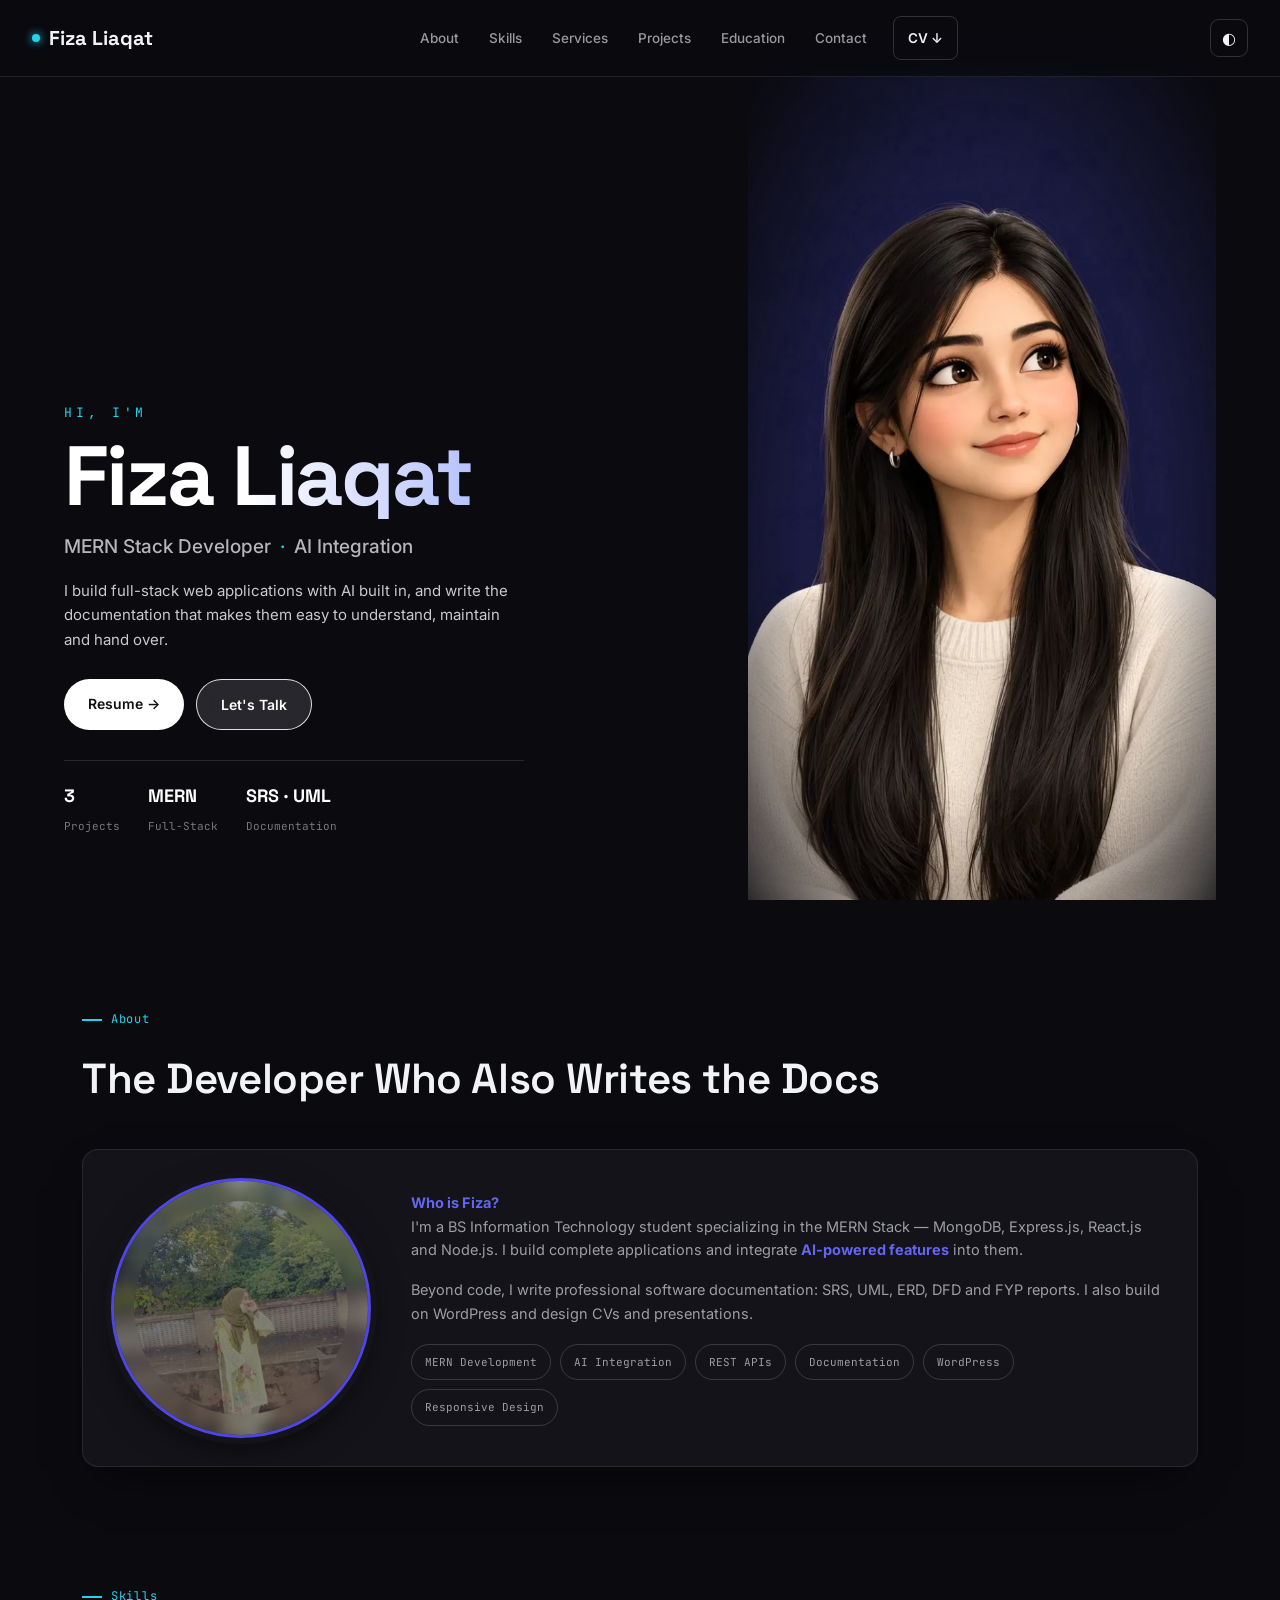
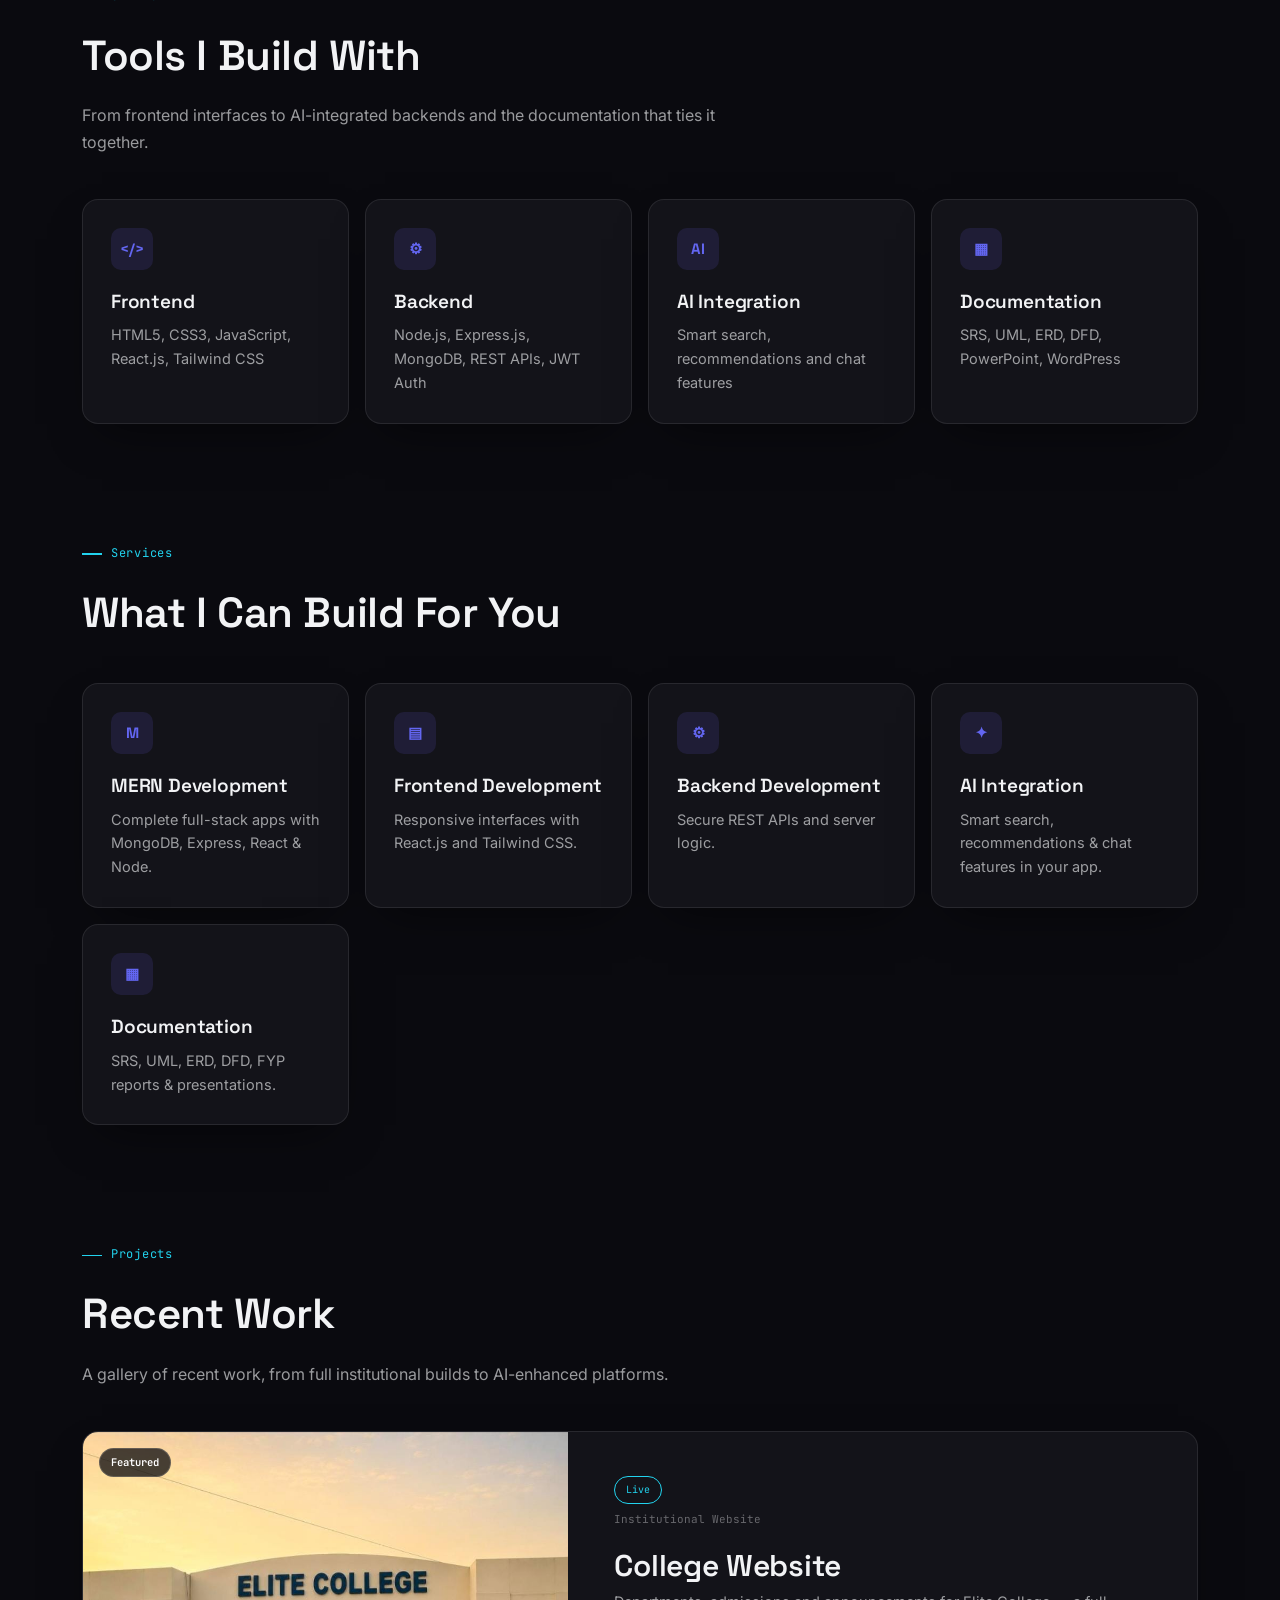
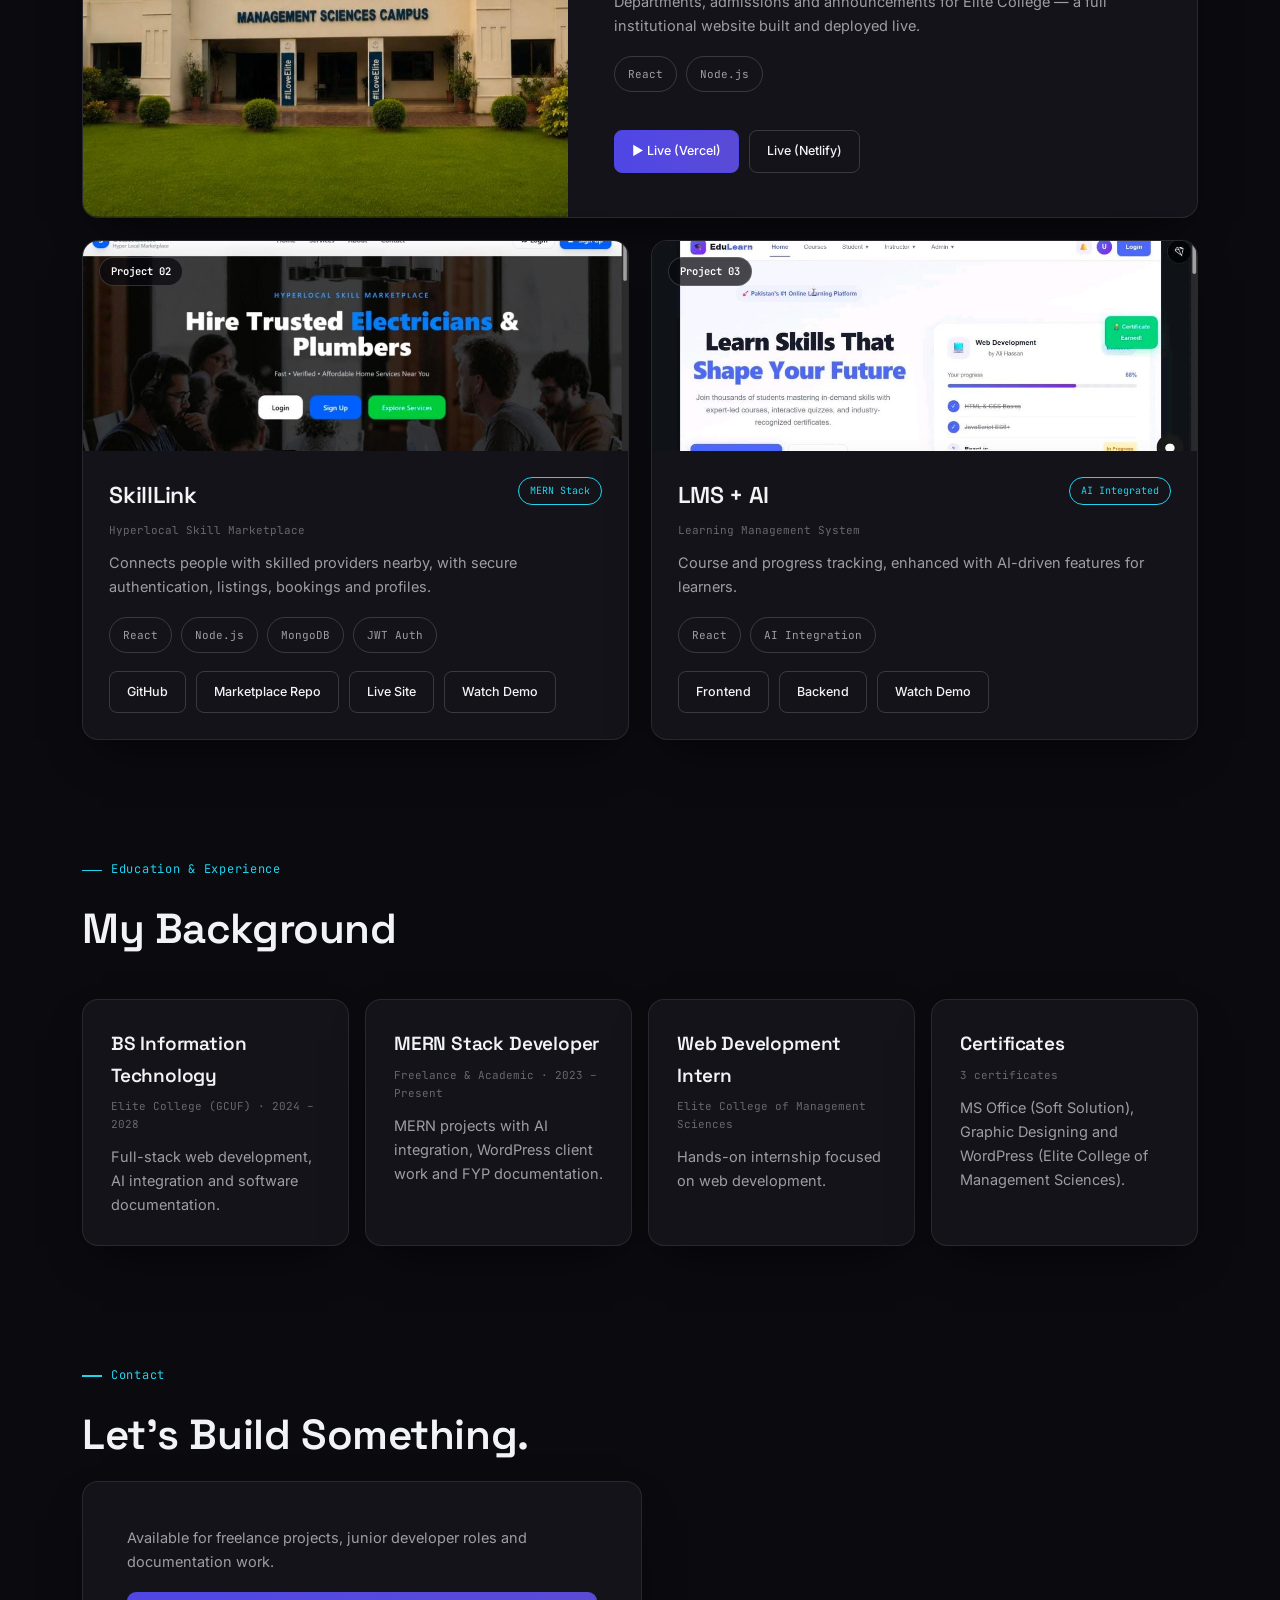
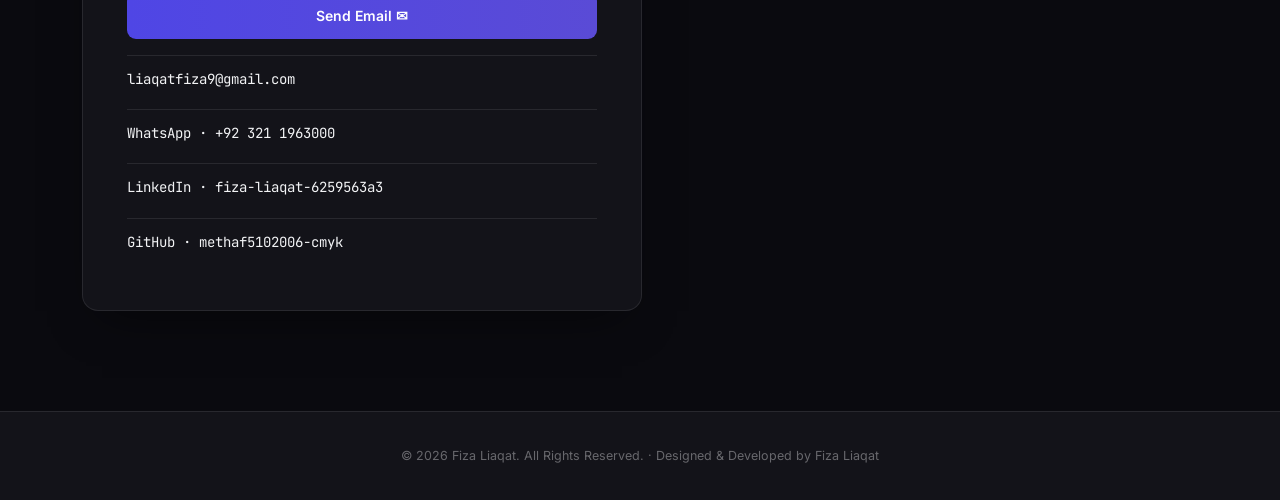
==== index.html @ 325c01d3 "Initial commit: portfolio website" ====
<!DOCTYPE html>
<html lang="en">
<head>
<meta charset="UTF-8">
<meta name="viewport" content="width=device-width, initial-scale=1.0, viewport-fit=cover">
<title>Fiza Liaqat — MERN Stack Developer & AI Integration</title>
<meta name="description" content="Fiza Liaqat — MERN Stack Developer building full-stack apps with AI integration, plus professional software documentation.">
<link rel="preconnect" href="https://fonts.googleapis.com">
<link href="https://fonts.googleapis.com/css2?family=Space+Grotesk:wght@400;500;600;700&family=Inter:wght@400;500;600&family=JetBrains+Mono:wght@400;500;600;700&display=swap" rel="stylesheet">
<link rel="stylesheet" href="style.css">
</head>
<body>
<canvas id="bgCanvas" aria-hidden="true"></canvas>
<div class="progress" id="progress"></div>

<header class="nav">
  <a href="#home" class="logo"><span class="dot"></span>Fiza Liaqat</a>
  <nav id="menu">
    <a href="#about">About</a><a href="#skills">Skills</a><a href="#services">Services</a><a href="#projects">Projects</a><a href="#education">Education</a><a href="#contact">Contact</a>
    <a href="resume/cv.pdf" class="nav-cta" download>CV ↓</a>
  </nav>
  <div class="nav-right">
    <button class="icon-btn" id="theme" aria-label="Toggle light/dark theme" title="Toggle theme">◐</button>
    <button class="icon-btn burger" id="burger" aria-label="Menu">☰</button>
  </div>
</header>

<!-- HERO: cursor tracking -->
<section class="hero" id="home">
  <canvas id="heroCanvas"></canvas>
  <div class="hero-text">
    <div class="hi">Hi, I'm</div>
    <h1 class="name">Fiza Liaqat</h1>
    <div class="role">MERN Stack Developer <span>·</span> AI Integration</div>
    <p>I build full-stack web applications with AI built in, and write the documentation that makes them easy to understand, maintain and hand over.</p>
    <div class="btns">
      <a href="resume/cv.pdf" class="pill solid" download>Resume →</a>
      <a href="#contact" class="pill glass">Let's Talk</a>
    </div>
    <div class="stats">
      <div><b>3</b><span>Projects</span></div>
      <div><b>MERN</b><span>Full-Stack</span></div>
      <div><b>SRS · UML</b><span>Documentation</span></div>
    </div>
  </div>
</section>
<div class="cdot" id="cdot"></div><div class="cring" id="cring"></div>

<section id="about" class="sec">
  <div class="scene-num">About</div>
  <h2>The Developer Who Also Writes the Docs</h2>
  <div class="card about" style="margin-top:36px">
    <div class="aimg"><span>FL</span><img src="images/fiza.jpg" alt="Fiza Liaqat" onerror="this.style.display='none'"></div>
    <div>
      <p><strong>Who is Fiza?</strong><br>I'm a BS Information Technology student specializing in the MERN Stack — MongoDB, Express.js, React.js and Node.js. I build complete applications and integrate <strong>AI-powered features</strong> into them.</p>
      <p>Beyond code, I write professional software documentation: SRS, UML, ERD, DFD and FYP reports. I also build on WordPress and design CVs and presentations.</p>
      <div class="chips"><span>MERN Development</span><span>AI Integration</span><span>REST APIs</span><span>Documentation</span><span>WordPress</span><span>Responsive Design</span></div>
    </div>
  </div>
</section>

<section id="skills" class="sec">
  <div class="scene-num">Skills</div>
  <h2>Tools I Build With</h2>
  <p class="sub">From frontend interfaces to AI-integrated backends and the documentation that ties it together.</p>
  <div class="grid cols">
    <div class="card"><div class="icon">&lt;/&gt;</div><h3>Frontend</h3><p>HTML5, CSS3, JavaScript, React.js, Tailwind CSS</p></div>
    <div class="card"><div class="icon">⚙</div><h3>Backend</h3><p>Node.js, Express.js, MongoDB, REST APIs, JWT Auth</p></div>
    <div class="card"><div class="icon">AI</div><h3>AI Integration</h3><p>Smart search, recommendations and chat features</p></div>
    <div class="card"><div class="icon">▦</div><h3>Documentation</h3><p>SRS, UML, ERD, DFD, PowerPoint, WordPress</p></div>
  </div>
</section>

<section id="services" class="sec">
  <div class="scene-num">Services</div>
  <h2>What I Can Build For You</h2>
  <div class="grid cols" style="margin-top:36px">
    <div class="card"><div class="icon">M</div><h3>MERN Development</h3><p>Complete full-stack apps with MongoDB, Express, React & Node.</p></div>
    <div class="card"><div class="icon">▤</div><h3>Frontend Development</h3><p>Responsive interfaces with React.js and Tailwind CSS.</p></div>
    <div class="card"><div class="icon">⚙</div><h3>Backend Development</h3><p>Secure REST APIs and server logic.</p></div>
    <div class="card"><div class="icon">✦</div><h3>AI Integration</h3><p>Smart search, recommendations & chat features in your app.</p></div>
    <div class="card"><div class="icon">▦</div><h3>Documentation</h3><p>SRS, UML, ERD, DFD, FYP reports & presentations.</p></div>
  </div>
</section>

<section id="projects" class="sec">
  <div class="scene-num">Projects</div>
  <h2>Recent Work</h2>
  <p class="sub">A gallery of recent work, from full institutional builds to AI-enhanced platforms.</p>
  <div class="grid projects">
    <article class="card proj featured">
      <div class="pimg"><span class="pnum">Featured</span><img src="images/screenshot-3.png" alt="College Website" onerror="this.style.display='none'"></div>
      <div class="pbody">
        <div class="ptop"><span class="badge">Live</span></div>
        <small>Institutional Website</small>
        <h3>College Website</h3>
        <p>Departments, admissions and announcements for Elite College — a full institutional website built and deployed live.</p>
        <div class="chips"><span>React</span><span>Node.js</span></div>
        <div class="links"><a class="demo" href="https://college-website-five-gilt.vercel.app" target="_blank" rel="noopener">▶ Live (Vercel)</a><a href="https://elit-college.netlify.app" target="_blank" rel="noopener">Live (Netlify)</a></div>
      </div>
    </article>
    <article class="card proj">
      <div class="pimg"><span class="pnum">Project 02</span><img src="images/screenshot-1.png" alt="SkillLink" onerror="this.style.display='none'"></div>
      <div class="pbody">
        <div class="ptop"><h3>SkillLink</h3><span class="badge">MERN Stack</span></div>
        <small>Hyperlocal Skill Marketplace</small>
        <p>Connects people with skilled providers nearby, with secure authentication, listings, bookings and profiles.</p>
        <div class="chips"><span>React</span><span>Node.js</span><span>MongoDB</span><span>JWT Auth</span></div>
        <div class="links"><a href="https://github.com/methaf5102006-cmyk/Skill-link" target="_blank" rel="noopener">GitHub</a><a href="https://github.com/methaf5102006-cmyk/Hyperlocalmarketplace" target="_blank" rel="noopener">Marketplace Repo</a><a href="https://hyperlocalmarketplace.vercel.app/" target="_blank" rel="noopener">Live Site</a><a href="https://lnkd.in/p/g5Na35Vm" target="_blank" rel="noopener">Watch Demo</a></div>
      </div>
    </article>
    <article class="card proj">
      <div class="pimg"><span class="pnum">Project 03</span><img src="images/screenshot-2.png" alt="LMS + AI" onerror="this.style.display='none'"></div>
      <div class="pbody">
        <div class="ptop"><h3>LMS + AI</h3><span class="badge">AI Integrated</span></div>
        <small>Learning Management System</small>
        <p>Course and progress tracking, enhanced with AI-driven features for learners.</p>
        <div class="chips"><span>React</span><span>AI Integration</span></div>
        <div class="links"><a href="https://github.com/methaf5102006-cmyk/LMS_Frontend" target="_blank" rel="noopener">Frontend</a><a href="https://github.com/methaf5102006-cmyk/LMS-Backend" target="_blank" rel="noopener">Backend</a><a href="https://lnkd.in/p/g6g4ewK6" target="_blank" rel="noopener">Watch Demo</a></div>
      </div>
    </article>
  </div>
</section>

<section id="education" class="sec">
  <div class="scene-num">Education & Experience</div>
  <h2>My Background</h2>
  <div class="grid cols" style="margin-top:36px">
    <div class="card"><h3>BS Information Technology</h3><small>Elite College (GCUF) · 2024 – 2028</small><p>Full-stack web development, AI integration and software documentation.</p></div>
    <div class="card"><h3>MERN Stack Developer</h3><small>Freelance & Academic · 2023 – Present</small><p>MERN projects with AI integration, WordPress client work and FYP documentation.</p></div>
    <div class="card"><h3>Web Development Intern</h3><small>Elite College of Management Sciences</small><p>Hands-on internship focused on web development.</p></div>
    <div class="card"><h3>Certificates</h3><small>3 certificates</small><p>MS Office (Soft Solution), Graphic Designing and WordPress (Elite College of Management Sciences).</p></div>
  </div>
</section>

<section id="contact" class="sec">
  <div class="scene-num">Contact</div>
  <h2>Let's Build Something.</h2>
  <div class="card contact">
    <p>Available for freelance projects, junior developer roles and documentation work.</p>
    <a href="mailto:liaqatfiza9@gmail.com" class="mail-btn">Send Email ✉</a>
    <a href="mailto:liaqatfiza9@gmail.com">liaqatfiza9@gmail.com</a>
    <a href="https://wa.me/923211963000" target="_blank" rel="noopener">WhatsApp · +92 321 1963000</a>
    <a href="https://www.linkedin.com/in/fiza-liaqat-6259563a3/" target="_blank" rel="noopener">LinkedIn · fiza-liaqat-6259563a3</a>
    <a href="https://github.com/methaf5102006-cmyk" target="_blank" rel="noopener">GitHub · methaf5102006-cmyk</a>
  </div>
</section>

<footer>© 2026 Fiza Liaqat. All Rights Reserved. · Designed & Developed by Fiza Liaqat</footer>

<script src="script.js"></script>
</body>
</html>
---- style.css ----
:root{
  --hero-bg:#0A0A0F; /* baqi theme jaisa dark */
  --char-ratio:.5625; /* script.js frame se khud sahi ratio laga deti hai */
  --nav-h:68px;
  --bg:#0A0A0F;--surface:#131319;--surface-2:#191A22;
  --accent:#4F46E5;--accent-bright:#6366F1;--accent-2:#22D3EE;
  --text:#F2F3F5;--dim:rgba(242,243,245,.62);--dimmer:rgba(242,243,245,.38);
  --border:rgba(255,255,255,.09);--border-strong:rgba(255,255,255,.16);
}
body.light-mode{
  --bg:#F5F5F7;--surface:#FFFFFF;--surface-2:#EFEFF2;--accent-bright:#4338CA;--accent-2:#0891B2;
  --text:#0A0A0A;--dim:rgba(10,10,10,.62);--dimmer:rgba(10,10,10,.4);--border:rgba(10,10,10,.1);--border-strong:rgba(10,10,10,.2);
}
*{margin:0;padding:0;box-sizing:border-box}
html{scroll-behavior:smooth}
body{background:var(--bg);color:var(--text);font-family:'Inter',sans-serif;line-height:1.65;overflow-x:hidden;transition:background-color .35s,color .35s}
a{color:inherit;text-decoration:none}
h1,h2,h3,h4{font-family:'Space Grotesk',sans-serif;letter-spacing:-.01em;font-weight:600}
::selection{background:var(--accent);color:#fff}
:focus-visible{outline:2px solid var(--accent-bright);outline-offset:3px}
#bgCanvas{position:fixed;inset:0;z-index:1;pointer-events:none;opacity:.5}
body.light-mode #bgCanvas{opacity:.35}
.progress{position:fixed;top:0;left:0;height:3px;width:0;background:linear-gradient(90deg,var(--accent),var(--accent-2));z-index:400}

/* navbar */
.nav{position:fixed;top:0;left:0;right:0;z-index:100;display:flex;align-items:center;justify-content:space-between;gap:12px;
  padding:16px 32px;padding-top:max(16px,env(safe-area-inset-top));background:rgba(10,10,15,.75);
  border-bottom:1px solid var(--border);backdrop-filter:blur(12px);-webkit-backdrop-filter:blur(12px)}
body.light-mode .nav{background:rgba(245,245,247,.8)}
.logo{font-family:'Space Grotesk',sans-serif;font-size:20px;font-weight:700;display:flex;align-items:center;gap:9px}
.logo .dot{width:8px;height:8px;border-radius:50%;background:var(--accent-2);box-shadow:0 0 10px var(--accent-2)}
.nav nav{display:flex;align-items:center;gap:2px}
.nav nav a{font-size:13.5px;font-weight:500;color:var(--dim);padding:10px 14px;position:relative;transition:color .25s}
.nav nav a:not(.nav-cta):hover{color:var(--text)}
.nav nav a:not(.nav-cta)::after{content:"";position:absolute;left:14px;right:14px;bottom:5px;height:1.5px;background:var(--accent-2);transform:scaleX(0);transform-origin:left;transition:transform .25s}
.nav nav a:not(.nav-cta):hover::after{transform:scaleX(1)}
.nav nav a.nav-cta{margin-left:10px;font-weight:600;color:var(--text);border:1px solid var(--border-strong);border-radius:8px;transition:all .25s}
.nav nav a.nav-cta:hover{background:var(--accent);border-color:var(--accent);color:#fff}
.nav-right{display:flex;align-items:center;gap:8px}
.icon-btn{background:none;border:1px solid var(--border-strong);color:var(--text);width:38px;height:38px;border-radius:9px;cursor:pointer;font-size:16px;transition:all .25s}
.icon-btn:hover{border-color:var(--accent-2);color:var(--accent-2)}
.burger{display:none}

/* hero */
.hero{position:relative;z-index:5;width:100%;height:100vh;height:100svh;min-height:520px;overflow:hidden;background:var(--hero-bg)}
/* character: poori frame dikhe (zoom nahi), right side par, nav ke neeche se shuru */
#heroCanvas{
  position:absolute;
  top:var(--nav-h);
  right:clamp(0px,5vw,80px);
  height:calc(100% - var(--nav-h));
  width:auto;
  aspect-ratio:var(--char-ratio);
  display:block;
  touch-action:pan-y;
  -webkit-mask-image:radial-gradient(ellipse 70% 75% at 50% 55%,#000 55%,transparent 100%);
  mask-image:radial-gradient(ellipse 70% 75% at 50% 55%,#000 55%,transparent 100%);
}
.hero-text{position:absolute;left:clamp(20px,5vw,64px);bottom:clamp(28px,7vh,72px);z-index:3;max-width:520px;color:#fff}
.hi{font-family:'JetBrains Mono',monospace;font-size:13px;letter-spacing:.3em;text-transform:uppercase;color:var(--accent-2)}
.name{font-family:'Space Grotesk',sans-serif;font-weight:700;font-size:clamp(44px,7vw,84px);line-height:1.02;letter-spacing:-.03em;margin:10px 0 12px;background:linear-gradient(90deg,#fff 40%,#A5B4FC);-webkit-background-clip:text;background-clip:text;color:transparent}
.role{font-size:clamp(15px,1.6vw,19px);font-weight:500;color:rgba(255,255,255,.7);margin-bottom:16px}
.role span{color:var(--accent-2);margin:0 4px}
.hero-text p{font-size:15px;color:rgba(255,255,255,.78);max-width:460px;margin-bottom:26px}
.btns{display:flex;gap:12px;flex-wrap:wrap}
.pill{padding:13px 24px;border-radius:99px;font-weight:600;font-size:14px;transition:transform .25s}
.pill:hover{transform:translateY(-2px)}
.solid{background:#fff;color:#111}
.glass{border:1px solid rgba(255,255,255,.85);background:rgba(255,255,255,.12);backdrop-filter:blur(10px);-webkit-backdrop-filter:blur(10px)}
.stats{display:flex;gap:28px;flex-wrap:wrap;margin-top:30px;padding-top:20px;border-top:1px solid rgba(255,255,255,.12)}
.stats b{display:block;font-family:'Space Grotesk',sans-serif;font-size:18px;font-weight:700}
.stats span{font-family:'JetBrains Mono',monospace;font-size:11px;color:rgba(255,255,255,.45)}
.cdot,.cring{position:fixed;top:0;left:0;pointer-events:none;z-index:500;border-radius:50%;opacity:0}
.cdot{width:10px;height:10px;margin:-5px 0 0 -5px;background:#fff;box-shadow:0 0 14px 3px rgba(255,255,255,.8);transition:opacity .25s}
.cring{width:38px;height:38px;margin:-19px 0 0 -19px;border:1.5px solid rgba(255,255,255,.7);transition:opacity .25s,width .25s,height .25s,margin .25s}
.cring.big{width:64px;height:64px;margin:-32px 0 0 -32px;background:rgba(255,255,255,.12)}
.cdot.on,.cring.on{opacity:1}
.hero.live,.hero.live a{cursor:none}

/* sections */
.sec{position:relative;z-index:5;max-width:1180px;margin:0 auto;padding:110px 32px 10px}
.scene-num{font-family:'JetBrains Mono',monospace;font-size:12px;letter-spacing:.06em;color:var(--accent-2);display:flex;align-items:center;gap:9px;margin-bottom:14px}
.scene-num::before{content:"";width:20px;height:1.5px;background:var(--accent-2)}
.sec h2{font-size:clamp(30px,3.6vw,42px);margin-bottom:12px}
.sec .sub{color:var(--dim);margin-bottom:44px;max-width:640px}
.sec h2:last-child{margin-bottom:40px}
.card{background:var(--surface);border:1px solid var(--border);border-radius:16px;padding:28px;box-shadow:0 20px 45px -20px rgba(0,0,0,.6);transition:transform .35s,border-color .35s,box-shadow .35s}
.card:hover{transform:translateY(-6px);border-color:var(--border-strong);box-shadow:0 30px 60px -18px rgba(108,92,231,.18)}
.card h3{font-size:19px;margin-bottom:6px}
.card small{display:block;font-family:'JetBrains Mono',monospace;font-size:11px;color:var(--dimmer);margin-bottom:12px}
.card p{color:var(--dim);font-size:14.5px}
.grid{display:grid;gap:16px}
.cols{grid-template-columns:repeat(auto-fit,minmax(240px,1fr))}
.icon{width:42px;height:42px;display:flex;align-items:center;justify-content:center;font-family:'Space Grotesk',sans-serif;font-weight:700;font-size:15px;margin-bottom:16px;border-radius:10px;background:rgba(108,92,231,.14);color:var(--accent-bright)}
.about{display:grid;grid-template-columns:260px 1fr;gap:40px;align-items:center}
.aimg{position:relative;width:260px;height:260px;border-radius:50%;overflow:hidden;border:3px solid var(--accent);box-shadow:0 0 0 6px var(--surface),0 10px 30px rgba(0,0,0,.5);background:linear-gradient(135deg,rgba(108,92,231,.25),rgba(34,211,238,.12)),var(--surface-2)}
.aimg span{position:absolute;inset:0;display:flex;align-items:center;justify-content:center;font-family:'Space Grotesk',sans-serif;font-weight:700;font-size:64px;color:var(--dimmer)}
.aimg img{position:absolute;inset:0;width:100%;height:100%;object-fit:cover;display:block}
.about p{color:var(--dim);margin-bottom:16px}
.about strong{color:var(--accent-bright)}
.chips{display:flex;flex-wrap:wrap;gap:9px;margin-top:18px}
.chips span{font-family:'JetBrains Mono',monospace;font-size:11px;padding:8px 13px;border:1px solid var(--border-strong);border-radius:99px;color:var(--dim);transition:all .2s}
.chips span:hover{border-color:var(--accent-2);color:var(--accent-2)}

/* projects */
.projects{grid-template-columns:repeat(2,1fr);gap:22px}
.proj{padding:0;overflow:hidden;display:flex;flex-direction:column}
.proj .pimg{position:relative;height:210px;overflow:hidden;background:var(--surface-2)}
.proj .pimg img{width:100%;height:100%;object-fit:cover;display:block;transition:transform .5s}
.proj:hover .pimg img{transform:scale(1.05)}
.pnum{position:absolute;top:16px;left:16px;z-index:2;font-family:'JetBrains Mono',monospace;font-size:10.5px;font-weight:600;color:#fff;background:rgba(10,10,15,.75);border:1px solid var(--border-strong);padding:5px 11px;border-radius:99px}
.pbody{padding:26px;display:flex;flex-direction:column;flex:1}
.ptop{display:flex;justify-content:space-between;align-items:flex-start;gap:12px;flex-wrap:wrap;margin-bottom:6px}
.proj h3{font-size:23px;margin:0}
.badge{font-family:'JetBrains Mono',monospace;font-size:10px;padding:5px 11px;border-radius:99px;border:1px solid var(--accent-2);color:var(--accent-2)}
.links{display:flex;flex-wrap:wrap;gap:10px;margin-top:auto;padding-top:18px}
.links a{font-size:12.5px;font-weight:500;padding:10px 17px;border:1px solid var(--border-strong);border-radius:8px;transition:all .2s}
.links a:hover{border-color:var(--accent-2);color:var(--accent-2)}
.links a.demo{background:linear-gradient(90deg,var(--accent),#5A4BD6);border-color:var(--accent);color:#fff}
.proj.featured{grid-column:span 2;flex-direction:row}
.proj.featured .pimg{height:auto;min-height:340px;flex:.95}
.proj.featured .pbody{flex:1.05;padding:44px 46px;justify-content:center}
.proj.featured h3{font-size:30px}
.proj.featured .links{margin-top:20px}

/* contact + footer */
.contact{display:flex;flex-direction:column;gap:6px;max-width:560px;padding:44px}
.contact p{margin-bottom:12px}
.contact a{font-family:'JetBrains Mono',monospace;font-size:14px;padding:12px 0;border-top:1px solid var(--border);transition:color .2s}
.contact a:hover{color:var(--accent-2)}
.mail-btn{display:inline-block;background:linear-gradient(90deg,var(--accent),#5A4BD6);color:#fff!important;text-align:center;border:0!important;border-radius:9px;margin-bottom:10px;font-family:'Inter',sans-serif!important;font-weight:600}
footer{position:relative;z-index:5;margin-top:90px;background:var(--surface);border-top:1px solid var(--border);padding:34px 20px;text-align:center;color:var(--dimmer);font-size:12.5px}

.rv{opacity:0;transform:translateY(28px);transition:opacity .8s cubic-bezier(.2,.7,.2,1),transform .8s cubic-bezier(.2,.7,.2,1)}
.rv.in{opacity:1;transform:none}

/* mobile */
@media (max-width:960px){
  .projects{grid-template-columns:1fr}
  .proj.featured{grid-column:span 1;flex-direction:column}
  .proj.featured .pimg{min-height:220px;flex:none}
  .proj.featured .pbody{padding:26px}
  .about{grid-template-columns:1fr;text-align:center}
  .aimg{margin:0 auto;width:190px;height:190px}
  .chips{justify-content:center}
}
@media (max-width:760px){
  .nav{padding-left:18px;padding-right:18px}
  .burger{display:block}
  .nav nav{display:none;position:absolute;top:100%;left:0;right:0;flex-direction:column;align-items:stretch;background:var(--surface);padding:10px 18px 16px;border-bottom:1px solid var(--border)}
  .nav nav.open{display:flex}
  .nav nav a{padding:13px 6px}
  .nav nav a.nav-cta{margin:8px 0 0;text-align:center}
  /* mobile par character upar beech mein, text neeche */
  #heroCanvas{right:auto;left:50%;transform:translateX(-50%);height:62%}
  .hero-text{right:20px;max-width:none}
  .hero-text p{max-width:300px;font-size:13.5px}
  .stats{display:none}
  .sec{padding:80px 18px 10px}
  .contact{padding:28px}
}
@media (prefers-reduced-motion:reduce){*{animation:none!important;transition-duration:.01ms!important}}

/* hero light mode */
.hero{transition:background-color .35s}
body.light-mode{--hero-bg:#F5F5F7}
body.light-mode .hero-text{color:var(--text)}
body.light-mode .name{background:linear-gradient(90deg,#0A0A0A 40%,#4338CA);-webkit-background-clip:text;background-clip:text;color:transparent}
body.light-mode .role,
body.light-mode .hero-text p{color:var(--dim)}
body.light-mode .solid{background:#0A0A0A;color:#fff}
body.light-mode .glass{border-color:var(--border-strong);background:rgba(10,10,10,.05);color:var(--text)}
body.light-mode .stats{border-top-color:var(--border)}
body.light-mode .stats span{color:var(--dimmer)}
body.light-mode .cdot{background:#0A0A0A;box-shadow:0 0 14px 3px rgba(10,10,10,.35)}
body.light-mode .cring{border-color:rgba(10,10,10,.6)}
body.light-mode .cring.big{background:rgba(10,10,10,.08)}
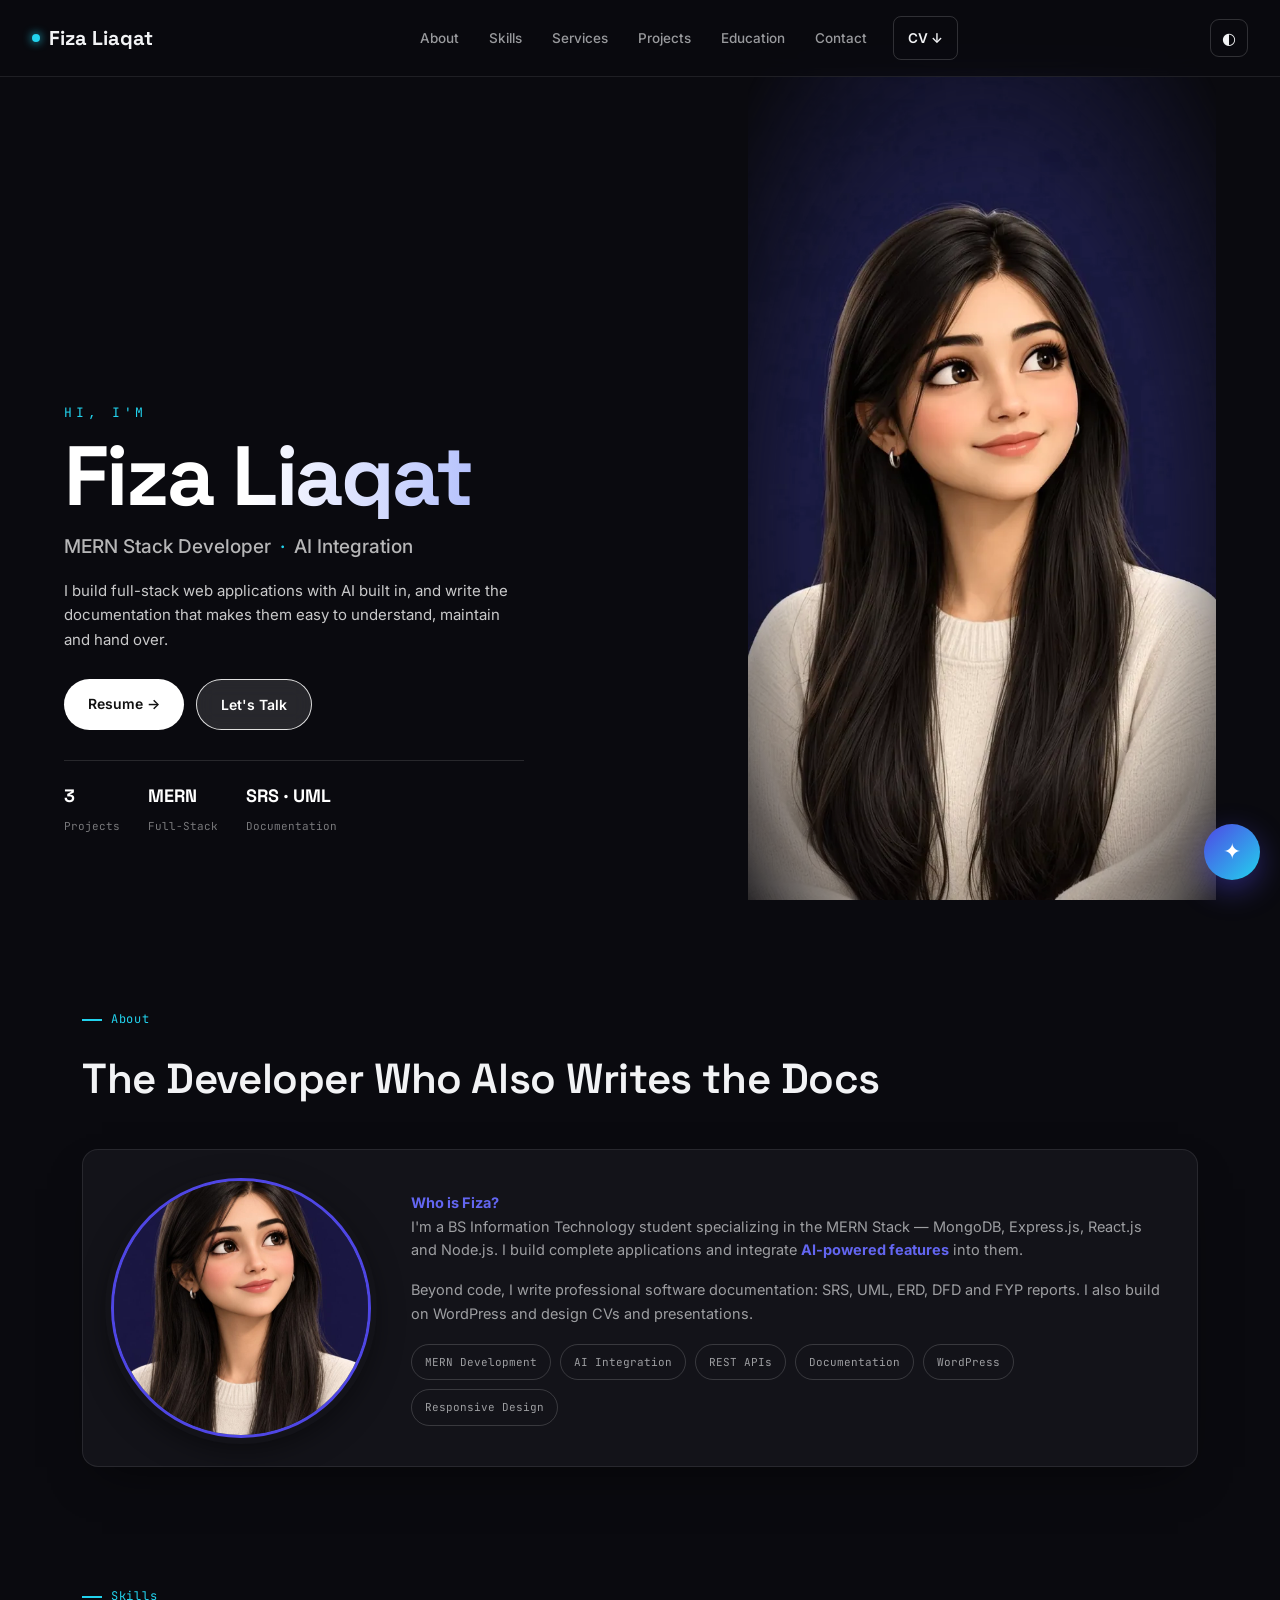
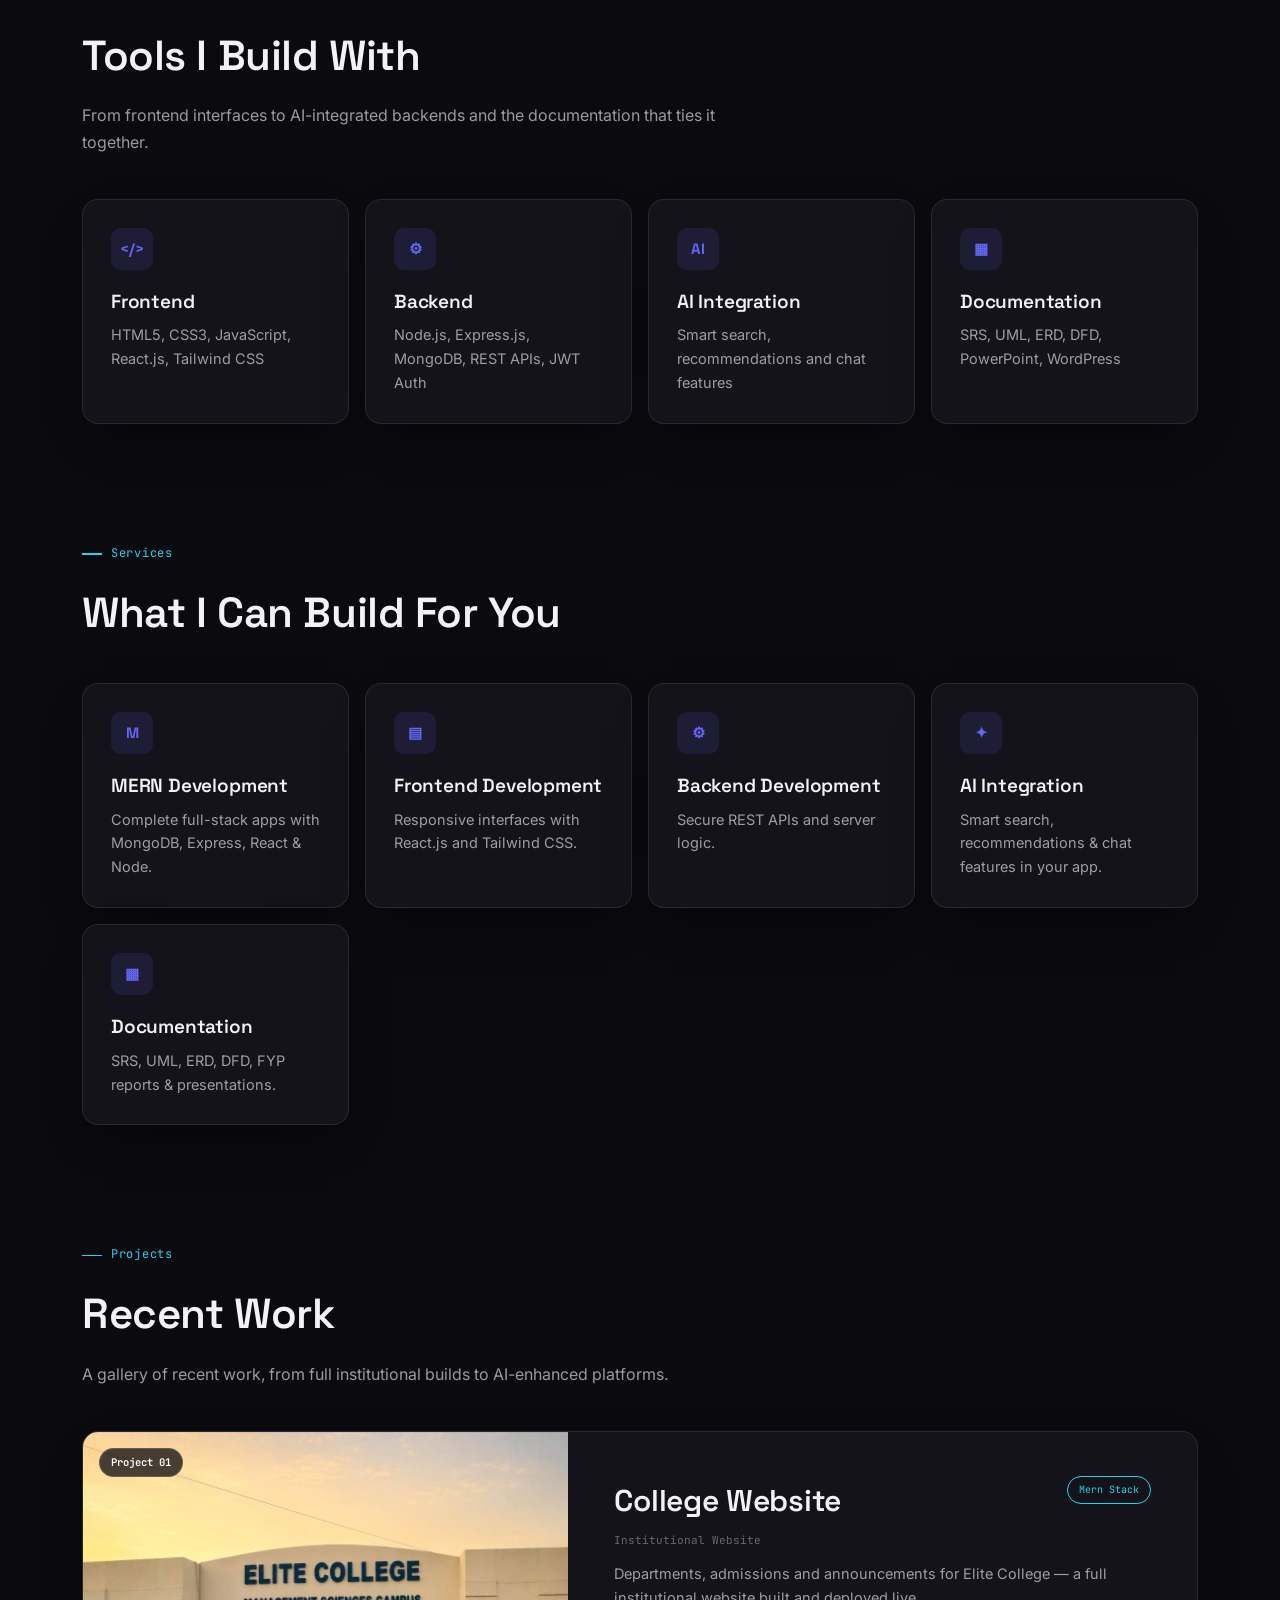
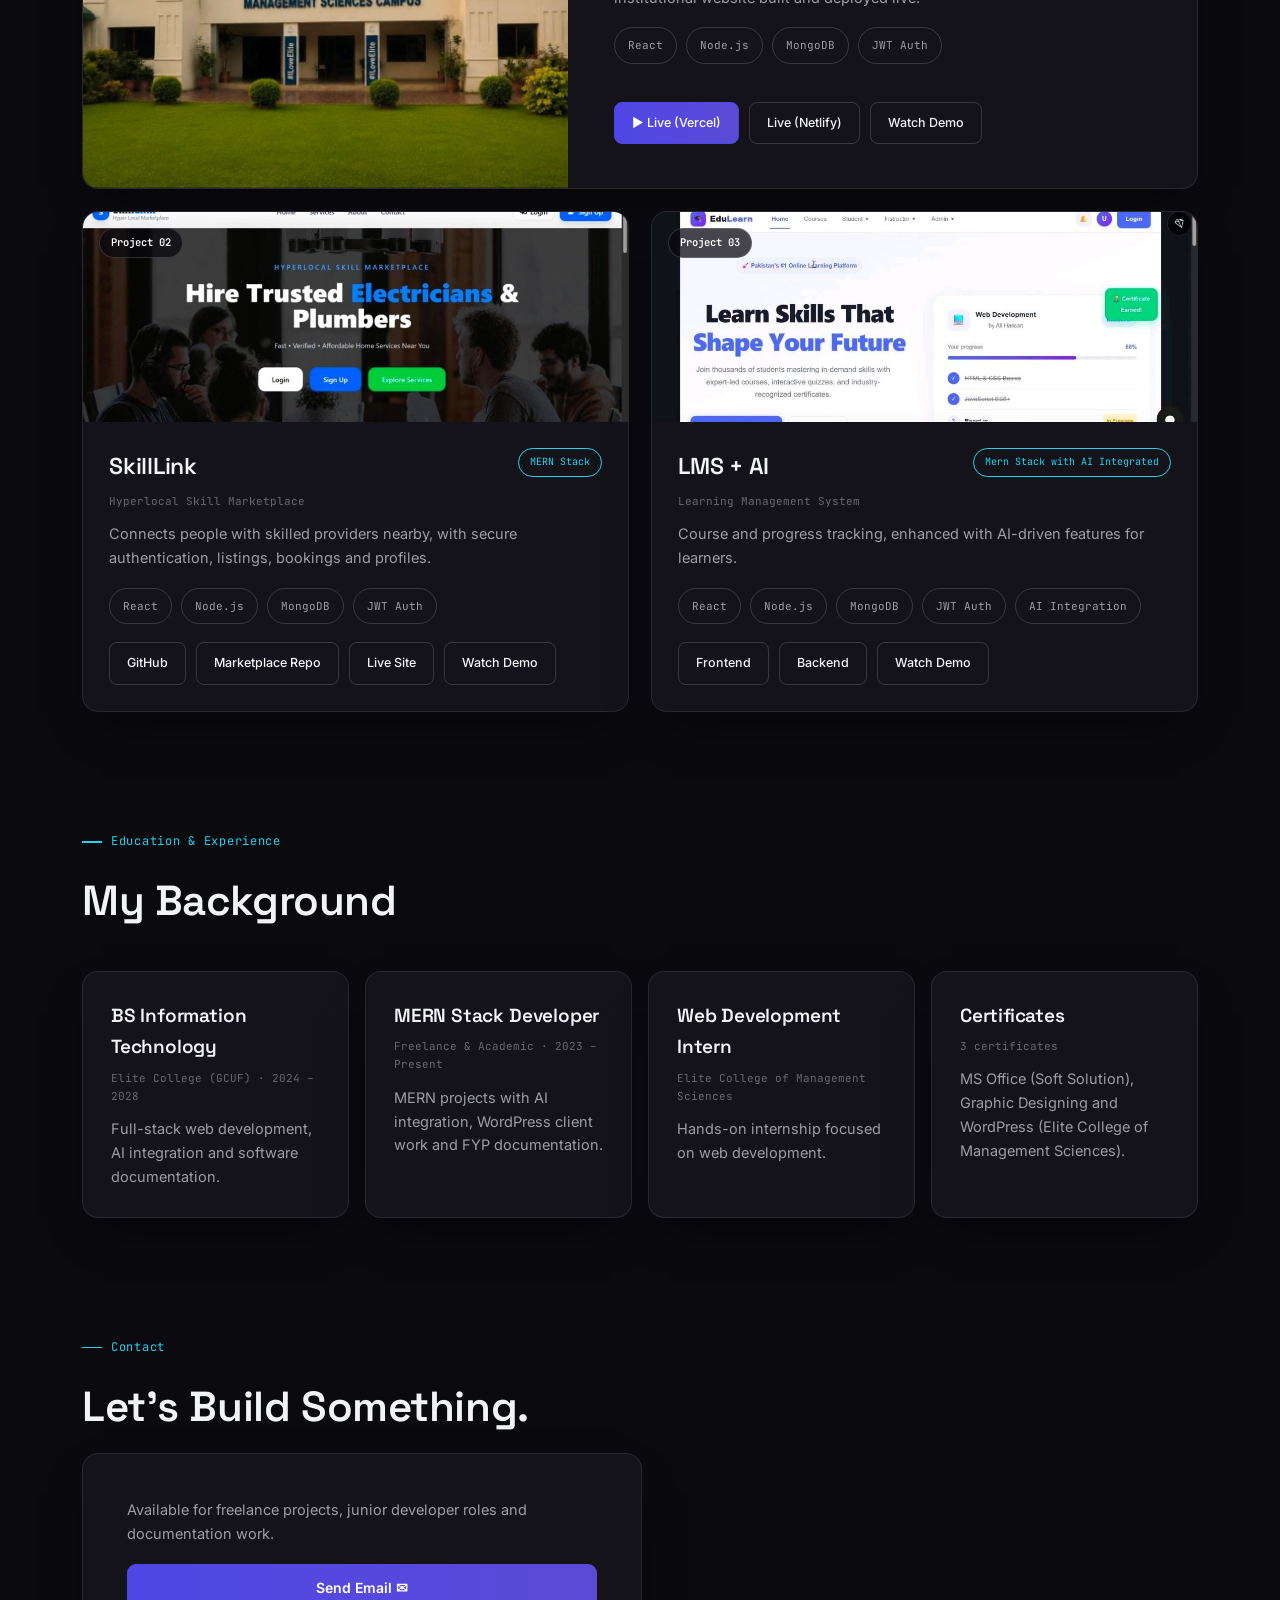
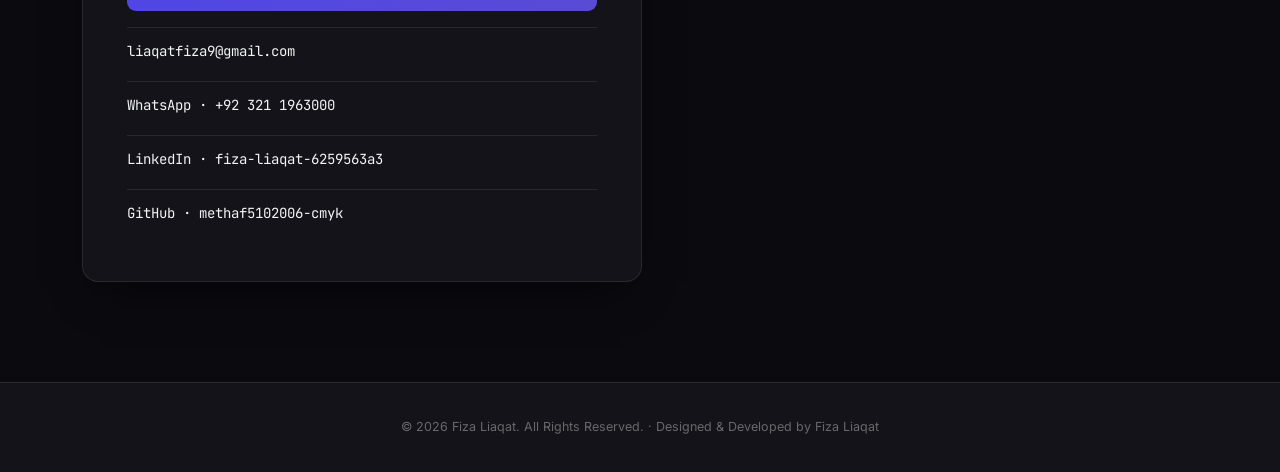
==== commit 3529a51f: "Add AI assistant, update project cards and Elite College demo link" ====
--- a/index.html
+++ b/index.html
@@ -89,14 +89,13 @@
   <p class="sub">A gallery of recent work, from full institutional builds to AI-enhanced platforms.</p>
   <div class="grid projects">
     <article class="card proj featured">
-      <div class="pimg"><span class="pnum">Featured</span><img src="images/screenshot-3.png" alt="College Website" onerror="this.style.display='none'"></div>
+      <div class="pimg"><span class="pnum">Project 01</span><img src="images/screenshot-3.png" alt="College Website" onerror="this.style.display='none'"></div>
       <div class="pbody">
-        <div class="ptop"><span class="badge">Live</span></div>
+        <div class="ptop"><h3>College Website</h3><span class="badge">Mern Stack</span></div>
         <small>Institutional Website</small>
-        <h3>College Website</h3>
         <p>Departments, admissions and announcements for Elite College — a full institutional website built and deployed live.</p>
-        <div class="chips"><span>React</span><span>Node.js</span></div>
-        <div class="links"><a class="demo" href="https://college-website-five-gilt.vercel.app" target="_blank" rel="noopener">▶ Live (Vercel)</a><a href="https://elit-college.netlify.app" target="_blank" rel="noopener">Live (Netlify)</a></div>
+        <div class="chips"><span>React</span><span>Node.js</span><span>MongoDB</span><span>JWT Auth</span></div>
+        <div class="links"><a class="demo" href="https://college-website-five-gilt.vercel.app" target="_blank" rel="noopener">▶ Live (Vercel)</a><a href="https://elit-college.netlify.app" target="_blank" rel="noopener">Live (Netlify)</a><a href="https://lnkd.in/p/d7x-QzDr" target="_blank" rel="noopener">Watch Demo</a></div>
       </div>
     </article>
     <article class="card proj">
@@ -112,10 +111,10 @@
     <article class="card proj">
       <div class="pimg"><span class="pnum">Project 03</span><img src="images/screenshot-2.png" alt="LMS + AI" onerror="this.style.display='none'"></div>
       <div class="pbody">
-        <div class="ptop"><h3>LMS + AI</h3><span class="badge">AI Integrated</span></div>
+        <div class="ptop"><h3>LMS + AI</h3><span class="badge">Mern Stack with AI Integrated</span></div>
         <small>Learning Management System</small>
         <p>Course and progress tracking, enhanced with AI-driven features for learners.</p>
-        <div class="chips"><span>React</span><span>AI Integration</span></div>
+        <div class="chips"><span>React</span><span>Node.js</span><span>MongoDB</span><span>JWT Auth</span><span>AI Integration</span></div>
         <div class="links"><a href="https://github.com/methaf5102006-cmyk/LMS_Frontend" target="_blank" rel="noopener">Frontend</a><a href="https://github.com/methaf5102006-cmyk/LMS-Backend" target="_blank" rel="noopener">Backend</a><a href="https://lnkd.in/p/g6g4ewK6" target="_blank" rel="noopener">Watch Demo</a></div>
       </div>
     </article>
@@ -149,5 +148,6 @@
 <footer>© 2026 Fiza Liaqat. All Rights Reserved. · Designed & Developed by Fiza Liaqat</footer>
 
 <script src="script.js"></script>
+<script src="ai.js"></script>
 </body>
 </html>
--- a/style.css
+++ b/style.css
@@ -109,6 +109,7 @@
 .proj .pimg img{width:100%;height:100%;object-fit:cover;display:block;transition:transform .5s}
 .proj:hover .pimg img{transform:scale(1.05)}
 .pnum{position:absolute;top:16px;left:16px;z-index:2;font-family:'JetBrains Mono',monospace;font-size:10.5px;font-weight:600;color:#fff;background:rgba(10,10,15,.75);border:1px solid var(--border-strong);padding:5px 11px;border-radius:99px}
+.pnum.done{color:#4ADE80;border-color:rgba(74,222,128,.5)}
 .pbody{padding:26px;display:flex;flex-direction:column;flex:1}
 .ptop{display:flex;justify-content:space-between;align-items:flex-start;gap:12px;flex-wrap:wrap;margin-bottom:6px}
 .proj h3{font-size:23px;margin:0}
@@ -174,4 +175,5 @@
 body.light-mode .stats span{color:var(--dimmer)}
 body.light-mode .cdot{background:#0A0A0A;box-shadow:0 0 14px 3px rgba(10,10,10,.35)}
 body.light-mode .cring{border-color:rgba(10,10,10,.6)}
-body.light-mode .cring.big{background:rgba(10,10,10,.08)}+body.light-mode .cring.big{background:rgba(10,10,10,.08)}
+body.light-mode .pnum.done{color:#16A34A;border-color:rgba(22,163,74,.5);background:rgba(255,255,255,.85)}
